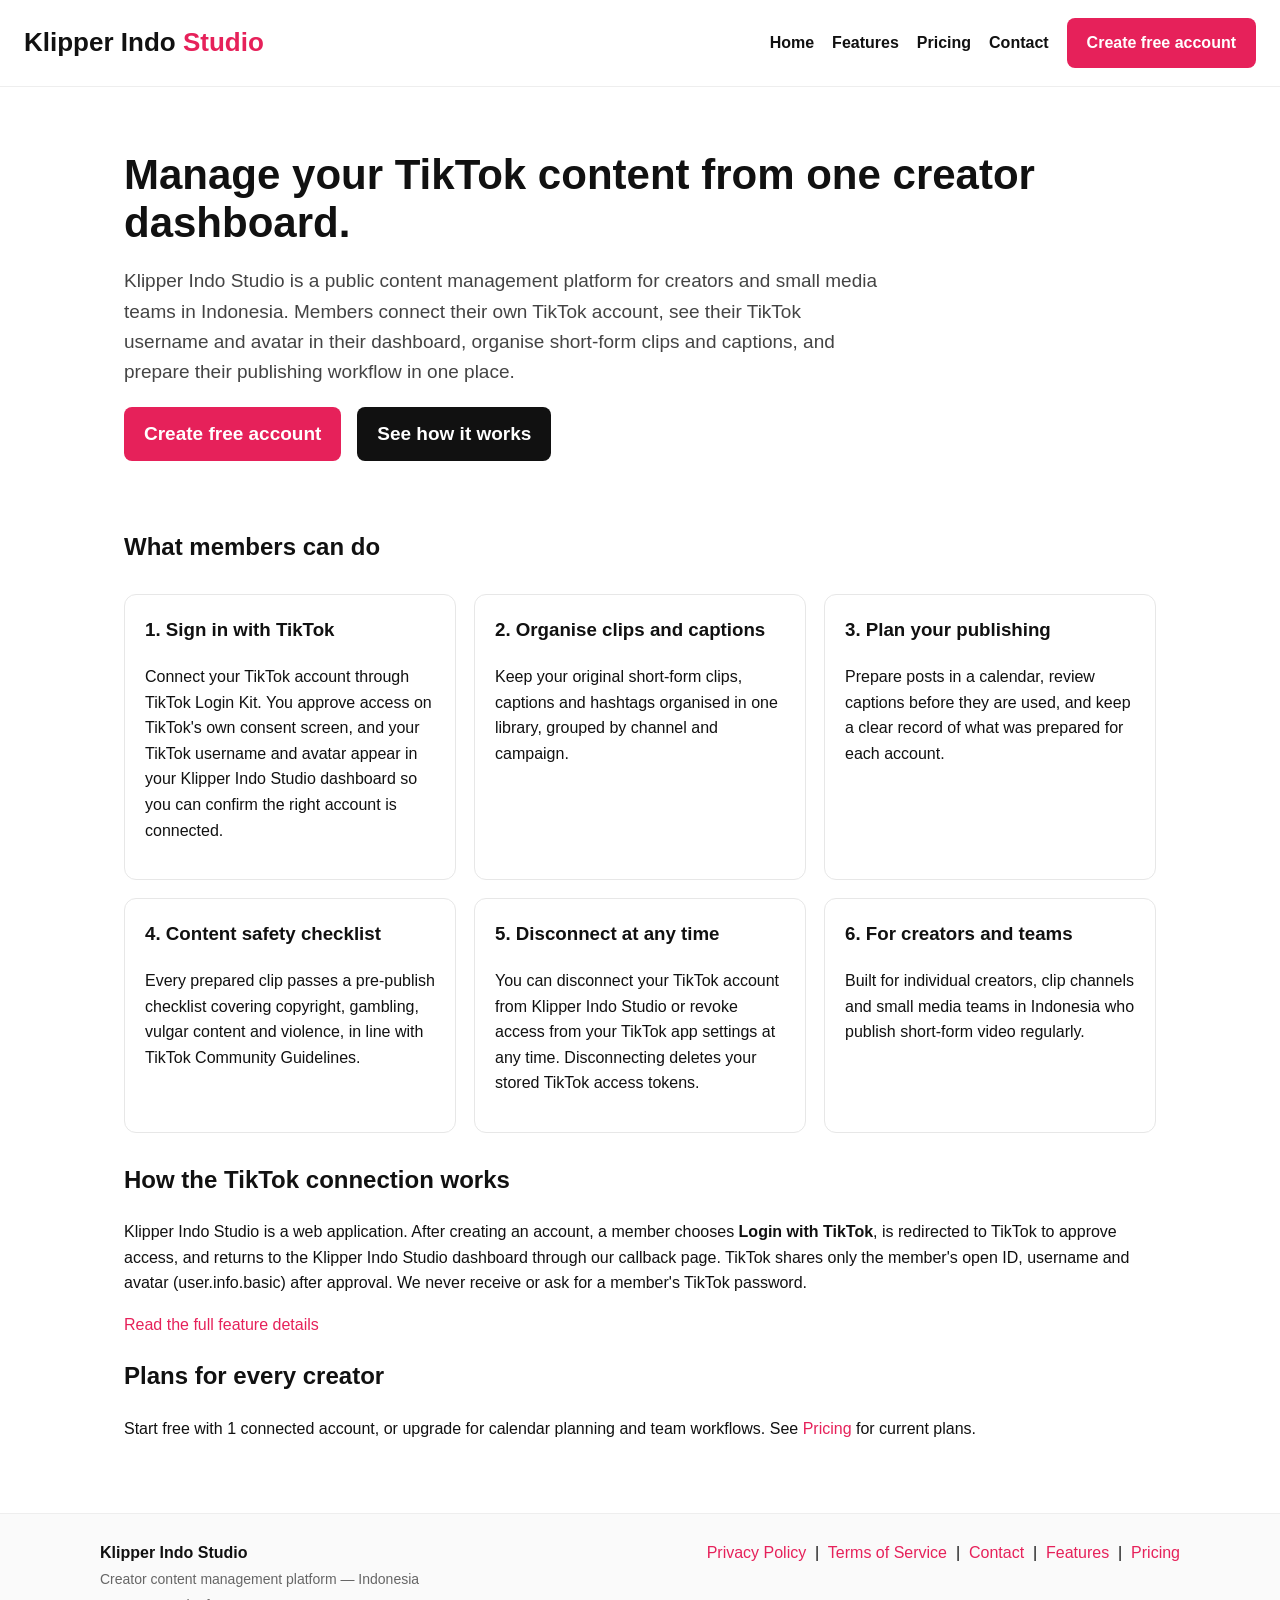
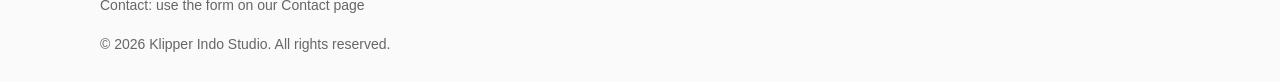
==== index.html @ a04f351b "Rebuild website as full production-ready site for TikTok app review (Login Kit)" ====
<!doctype html><html lang="en"><head><meta charset="utf-8"><meta name="viewport" content="width=device-width,initial-scale=1">
<title>Klipper Indo Studio — Creator Content Management Platform</title>
<meta name="description" content="Klipper Indo Studio helps creators connect their TikTok account, organise short-form clips and captions, and manage their content from one dashboard.">
<link rel="stylesheet" href="style.css"></head><body>
<header><div class="logo">Klipper Indo <span>Studio</span></div><nav>
<a href="index.html">Home</a><a href="features.html">Features</a><a href="pricing.html">Pricing</a><a href="contact.html">Contact</a><a href="signup.html" class="btn red">Create free account</a>
</nav></header>
<main>
<section class="hero"><h1>Manage your TikTok content from one creator dashboard.</h1>
<p>Klipper Indo Studio is a public content management platform for creators and small media teams in Indonesia. Members connect their own TikTok account, see their TikTok username and avatar in their dashboard, organise short-form clips and captions, and prepare their publishing workflow in one place.</p>
<p><a class="btn red" href="signup.html">Create free account</a> &nbsp; <a class="btn" href="features.html">See how it works</a></p></section>

<section><h2>What members can do</h2><div class="grid">
<div class="card"><h3>1. Sign in with TikTok</h3><p>Connect your TikTok account through TikTok Login Kit. You approve access on TikTok's own consent screen, and your TikTok username and avatar appear in your Klipper Indo Studio dashboard so you can confirm the right account is connected.</p></div>
<div class="card"><h3>2. Organise clips and captions</h3><p>Keep your original short-form clips, captions and hashtags organised in one library, grouped by channel and campaign.</p></div>
<div class="card"><h3>3. Plan your publishing</h3><p>Prepare posts in a calendar, review captions before they are used, and keep a clear record of what was prepared for each account.</p></div>
<div class="card"><h3>4. Content safety checklist</h3><p>Every prepared clip passes a pre-publish checklist covering copyright, gambling, vulgar content and violence, in line with TikTok Community Guidelines.</p></div>
<div class="card"><h3>5. Disconnect at any time</h3><p>You can disconnect your TikTok account from Klipper Indo Studio or revoke access from your TikTok app settings at any time. Disconnecting deletes your stored TikTok access tokens.</p></div>
<div class="card"><h3>6. For creators and teams</h3><p>Built for individual creators, clip channels and small media teams in Indonesia who publish short-form video regularly.</p></div>
</div></section>

<section><h2>How the TikTok connection works</h2>
<p>Klipper Indo Studio is a web application. After creating an account, a member chooses <strong>Login with TikTok</strong>, is redirected to TikTok to approve access, and returns to the Klipper Indo Studio dashboard through our callback page. TikTok shares only the member's open ID, username and avatar (user.info.basic) after approval. We never receive or ask for a member's TikTok password.</p>
<p><a href="features.html">Read the full feature details</a></p></section>

<section><h2>Plans for every creator</h2><p>Start free with 1 connected account, or upgrade for calendar planning and team workflows. See <a href="pricing.html">Pricing</a> for current plans.</p></section>
</main>
<footer><div class="wrap"><div><strong>Klipper Indo Studio</strong><br><span class="small">Creator content management platform — Indonesia<br>Contact: use the form on our Contact page</span></div>
<div><a href="Privacy.html">Privacy Policy</a> &nbsp;|&nbsp; <a href="Terms.html">Terms of Service</a> &nbsp;|&nbsp; <a href="contact.html">Contact</a> &nbsp;|&nbsp; <a href="features.html">Features</a> &nbsp;|&nbsp; <a href="pricing.html">Pricing</a></div>
<div class="small">© 2026 Klipper Indo Studio. All rights reserved.</div></div></footer>
</body></html>
---- style.css ----
*{box-sizing:border-box}body{margin:0;font-family:Arial,Helvetica,sans-serif;color:#111;line-height:1.6;background:#fff}a{color:#e6215a;text-decoration:none}a:hover{text-decoration:underline}
header{border-bottom:1px solid #eee;padding:18px 24px;display:flex;justify-content:space-between;align-items:center;flex-wrap:wrap;gap:12px}
.logo{font-size:26px;font-weight:800;color:#111}.logo span{color:#e6215a}
nav a{margin-left:18px;color:#111;font-weight:600}.btn{display:inline-block;background:#111;color:#fff!important;padding:12px 20px;border-radius:8px;font-weight:700}.btn.red{background:#e6215a}
main{max-width:1080px;margin:0 auto;padding:36px 24px 56px}.hero{padding:28px 0}.hero h1{font-size:42px;line-height:1.15;margin:0 0 16px}.hero p{font-size:19px;color:#444;max-width:760px}
.grid{display:grid;grid-template-columns:repeat(auto-fit,minmax(260px,1fr));gap:18px;margin:28px 0}.card{border:1px solid #e7e7e7;border-radius:12px;padding:20px}.card h3{margin-top:0}
table{width:100%;border-collapse:collapse}td,th{border:1px solid #ddd;padding:12px;text-align:left}th{background:#f7f7f7}
footer{border-top:1px solid #eee;padding:26px 24px;background:#fafafa}footer .wrap{max-width:1080px;margin:0 auto;display:flex;justify-content:space-between;flex-wrap:wrap;gap:16px}
input,textarea,select{width:100%;padding:12px;border:1px solid #ccc;border-radius:8px;margin:6px 0 16px}label{font-weight:700}
.small{color:#666;font-size:14px}
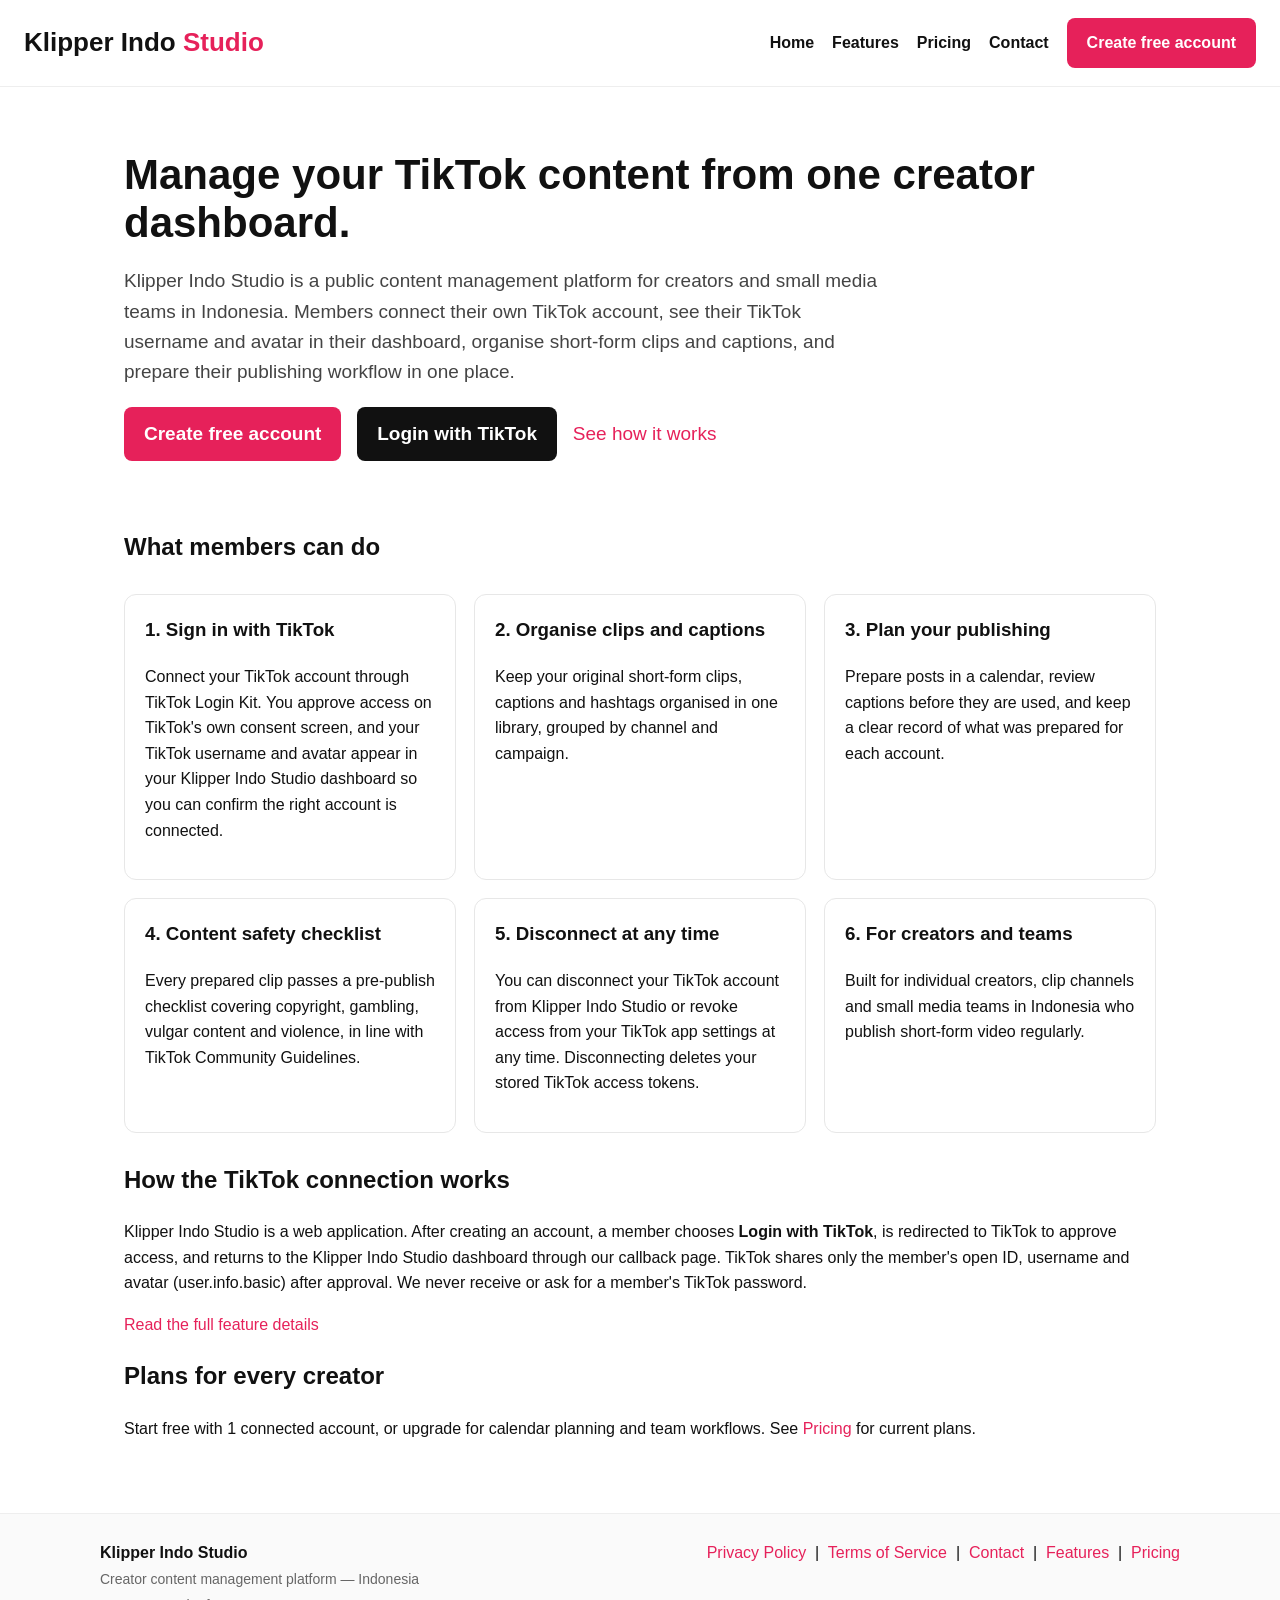
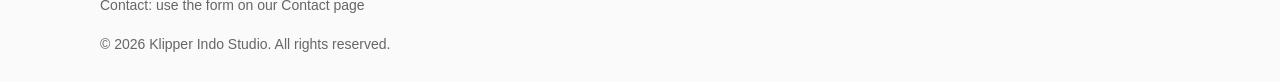
==== commit 00b37eb2: "Wire Login with TikTok to sandbox authorization; callback shows authorization result" ====
--- a/index.html
+++ b/index.html
@@ -8,7 +8,7 @@
 <main>
 <section class="hero"><h1>Manage your TikTok content from one creator dashboard.</h1>
 <p>Klipper Indo Studio is a public content management platform for creators and small media teams in Indonesia. Members connect their own TikTok account, see their TikTok username and avatar in their dashboard, organise short-form clips and captions, and prepare their publishing workflow in one place.</p>
-<p><a class="btn red" href="signup.html">Create free account</a> &nbsp; <a class="btn" href="features.html">See how it works</a></p></section>
+<p><a class="btn red" href="signup.html">Create free account</a> &nbsp; <a class="btn tt-login" href="https://www.tiktok.com/v2/auth/authorize/?client_key=sbaw7ztsj6afp2ihwu&amp;response_type=code&amp;scope=user.info.basic&amp;redirect_uri=https%3A%2F%2Ffafa1183.github.io%2Fklipper-indo-studio%2Fcallback&amp;state=klipperindo">Login with TikTok</a> &nbsp; <a href="features.html">See how it works</a></p></section>
 
 <section><h2>What members can do</h2><div class="grid">
 <div class="card"><h3>1. Sign in with TikTok</h3><p>Connect your TikTok account through TikTok Login Kit. You approve access on TikTok's own consent screen, and your TikTok username and avatar appear in your Klipper Indo Studio dashboard so you can confirm the right account is connected.</p></div>
@@ -28,4 +28,5 @@
 <footer><div class="wrap"><div><strong>Klipper Indo Studio</strong><br><span class="small">Creator content management platform — Indonesia<br>Contact: use the form on our Contact page</span></div>
 <div><a href="Privacy.html">Privacy Policy</a> &nbsp;|&nbsp; <a href="Terms.html">Terms of Service</a> &nbsp;|&nbsp; <a href="contact.html">Contact</a> &nbsp;|&nbsp; <a href="features.html">Features</a> &nbsp;|&nbsp; <a href="pricing.html">Pricing</a></div>
 <div class="small">© 2026 Klipper Indo Studio. All rights reserved.</div></div></footer>
+<script>(function(){var s='kl'+Math.random().toString(36).slice(2,10);try{sessionStorage.setItem('klipper_tt_state',s);}catch(e){}var u='https://www.tiktok.com/v2/auth/authorize/?client_key=sbaw7ztsj6afp2ihwu&response_type=code&scope=user.info.basic&redirect_uri=https%3A%2F%2Ffafa1183.github.io%2Fklipper-indo-studio%2Fcallback&state='+s;document.querySelectorAll('a.tt-login').forEach(function(a){a.setAttribute('href',u);});})();</script>
 </body></html>
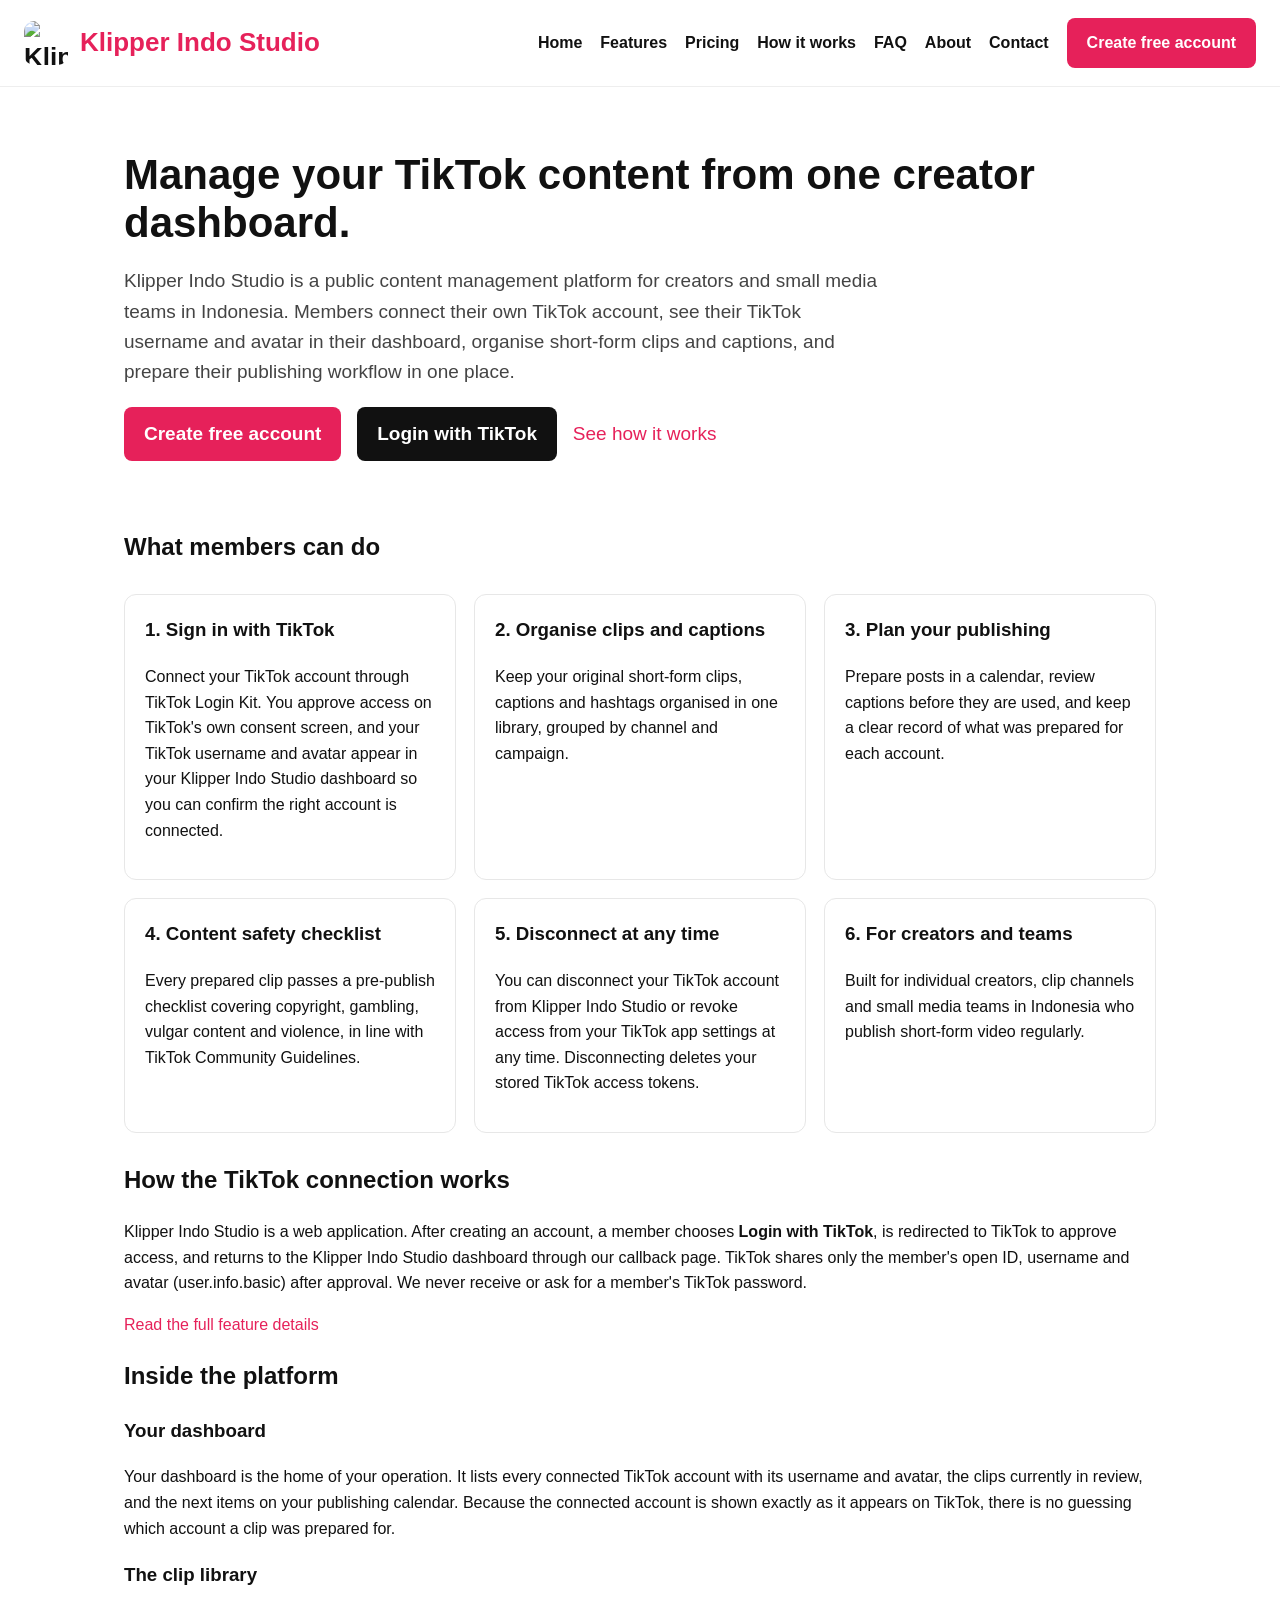
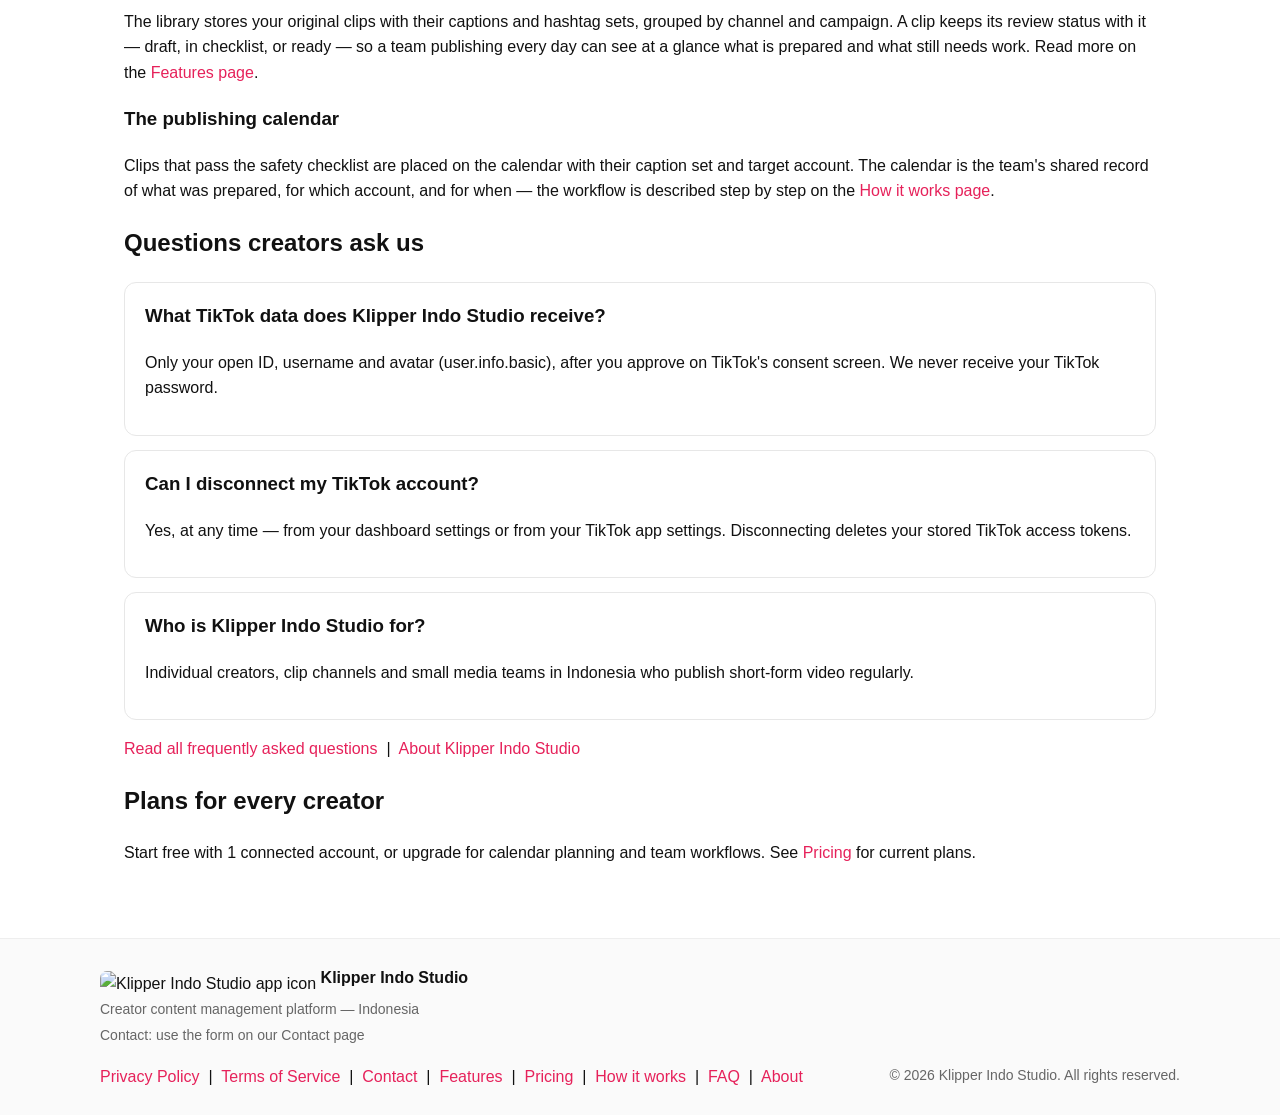
==== commit 7e7eee34: "Review round 2: display submitted app icon site-wide (header, favicon, top of Privacy/Terms) and dee" ====
--- a/index.html
+++ b/index.html
@@ -1,9 +1,9 @@
 <!doctype html><html lang="en"><head><meta charset="utf-8"><meta name="viewport" content="width=device-width,initial-scale=1">
 <title>Klipper Indo Studio — Creator Content Management Platform</title>
 <meta name="description" content="Klipper Indo Studio helps creators connect their TikTok account, organise short-form clips and captions, and manage their content from one dashboard.">
-<link rel="stylesheet" href="style.css"></head><body>
-<header><div class="logo">Klipper Indo <span>Studio</span></div><nav>
-<a href="index.html">Home</a><a href="features.html">Features</a><a href="pricing.html">Pricing</a><a href="contact.html">Contact</a><a href="signup.html" class="btn red">Create free account</a>
+<link rel="stylesheet" href="style.css"><link rel="icon" href="/klipper-indo-studio/favicon.ico" sizes="any"><link rel="icon" type="image/png" sizes="32x32" href="/klipper-indo-studio/favicon-32.png"><link rel="icon" type="image/png" sizes="16x16" href="/klipper-indo-studio/favicon-16.png"><link rel="apple-touch-icon" href="/klipper-indo-studio/apple-touch-icon.png"></head><body>
+<header><div class="logo brand"><img class="brand-icon" src="/klipper-indo-studio/app-icon.png" alt="Klipper Indo Studio app icon" width="44" height="44"><span class="brand-name">Klipper Indo <span>Studio</span></span></div><nav>
+<a href="index.html">Home</a><a href="features.html">Features</a><a href="pricing.html">Pricing</a><a href="how-it-works.html">How it works</a><a href="faq.html">FAQ</a><a href="about.html">About</a><a href="contact.html">Contact</a><a href="signup.html" class="btn red">Create free account</a>
 </nav></header>
 <main>
 <section class="hero"><h1>Manage your TikTok content from one creator dashboard.</h1>
@@ -23,10 +23,21 @@
 <p>Klipper Indo Studio is a web application. After creating an account, a member chooses <strong>Login with TikTok</strong>, is redirected to TikTok to approve access, and returns to the Klipper Indo Studio dashboard through our callback page. TikTok shares only the member's open ID, username and avatar (user.info.basic) after approval. We never receive or ask for a member's TikTok password.</p>
 <p><a href="features.html">Read the full feature details</a></p></section>
 
+<section><h2>Inside the platform</h2>
+<h3>Your dashboard</h3><p>Your dashboard is the home of your operation. It lists every connected TikTok account with its username and avatar, the clips currently in review, and the next items on your publishing calendar. Because the connected account is shown exactly as it appears on TikTok, there is no guessing which account a clip was prepared for.</p>
+<h3>The clip library</h3><p>The library stores your original clips with their captions and hashtag sets, grouped by channel and campaign. A clip keeps its review status with it — draft, in checklist, or ready — so a team publishing every day can see at a glance what is prepared and what still needs work. Read more on the <a href="features.html">Features page</a>.</p>
+<h3>The publishing calendar</h3><p>Clips that pass the safety checklist are placed on the calendar with their caption set and target account. The calendar is the team's shared record of what was prepared, for which account, and for when — the workflow is described step by step on the <a href="how-it-works.html">How it works page</a>.</p></section>
+
+<section><h2>Questions creators ask us</h2>
+<div class="faq-item"><h3>What TikTok data does Klipper Indo Studio receive?</h3><p>Only your open ID, username and avatar (user.info.basic), after you approve on TikTok's consent screen. We never receive your TikTok password.</p></div>
+<div class="faq-item"><h3>Can I disconnect my TikTok account?</h3><p>Yes, at any time — from your dashboard settings or from your TikTok app settings. Disconnecting deletes your stored TikTok access tokens.</p></div>
+<div class="faq-item"><h3>Who is Klipper Indo Studio for?</h3><p>Individual creators, clip channels and small media teams in Indonesia who publish short-form video regularly.</p></div>
+<p><a href="faq.html">Read all frequently asked questions</a> &nbsp;|&nbsp; <a href="about.html">About Klipper Indo Studio</a></p></section>
+
 <section><h2>Plans for every creator</h2><p>Start free with 1 connected account, or upgrade for calendar planning and team workflows. See <a href="pricing.html">Pricing</a> for current plans.</p></section>
 </main>
-<footer><div class="wrap"><div><strong>Klipper Indo Studio</strong><br><span class="small">Creator content management platform — Indonesia<br>Contact: use the form on our Contact page</span></div>
-<div><a href="Privacy.html">Privacy Policy</a> &nbsp;|&nbsp; <a href="Terms.html">Terms of Service</a> &nbsp;|&nbsp; <a href="contact.html">Contact</a> &nbsp;|&nbsp; <a href="features.html">Features</a> &nbsp;|&nbsp; <a href="pricing.html">Pricing</a></div>
+<footer><div class="wrap"><div><img class="foot-icon" src="/klipper-indo-studio/app-icon.png" alt="Klipper Indo Studio app icon" width="28" height="28"> <strong>Klipper Indo Studio</strong><br><span class="small">Creator content management platform — Indonesia<br>Contact: use the form on our Contact page</span></div>
+<div><a href="Privacy.html">Privacy Policy</a> &nbsp;|&nbsp; <a href="Terms.html">Terms of Service</a> &nbsp;|&nbsp; <a href="contact.html">Contact</a> &nbsp;|&nbsp; <a href="features.html">Features</a> &nbsp;|&nbsp; <a href="pricing.html">Pricing</a> &nbsp;|&nbsp; <a href="how-it-works.html">How it works</a> &nbsp;|&nbsp; <a href="faq.html">FAQ</a> &nbsp;|&nbsp; <a href="about.html">About</a></div>
 <div class="small">© 2026 Klipper Indo Studio. All rights reserved.</div></div></footer>
 <script>(function(){var s='kl'+Math.random().toString(36).slice(2,10);try{sessionStorage.setItem('klipper_tt_state',s);}catch(e){}var u='https://www.tiktok.com/v2/auth/authorize/?client_key=sbaw7ztsj6afp2ihwu&response_type=code&scope=user.info.basic&redirect_uri=https%3A%2F%2Ffafa1183.github.io%2Fklipper-indo-studio%2Fcallback&state='+s;document.querySelectorAll('a.tt-login').forEach(function(a){a.setAttribute('href',u);});})();</script>
 </body></html>
--- a/style.css
+++ b/style.css
@@ -8,3 +8,8 @@
 footer{border-top:1px solid #eee;padding:26px 24px;background:#fafafa}footer .wrap{max-width:1080px;margin:0 auto;display:flex;justify-content:space-between;flex-wrap:wrap;gap:16px}
 input,textarea,select{width:100%;padding:12px;border:1px solid #ccc;border-radius:8px;margin:6px 0 16px}label{font-weight:700}
 .small{color:#666;font-size:14px}
+.brand{display:flex;align-items:center;gap:12px}.brand-icon{border-radius:10px;display:block}
+.doc-brand{display:flex;gap:16px;align-items:center;border:1px solid #eee;border-radius:12px;padding:16px 18px;margin-bottom:26px;background:#fafafa}.doc-icon{border-radius:16px;display:block}
+.foot-icon{border-radius:7px;vertical-align:-6px}
+.faq-item{border:1px solid #e7e7e7;border-radius:12px;padding:18px 20px;margin:14px 0}.faq-item h3{margin-top:0}
+.steps{counter-reset:step}.steps li{margin:10px 0}
